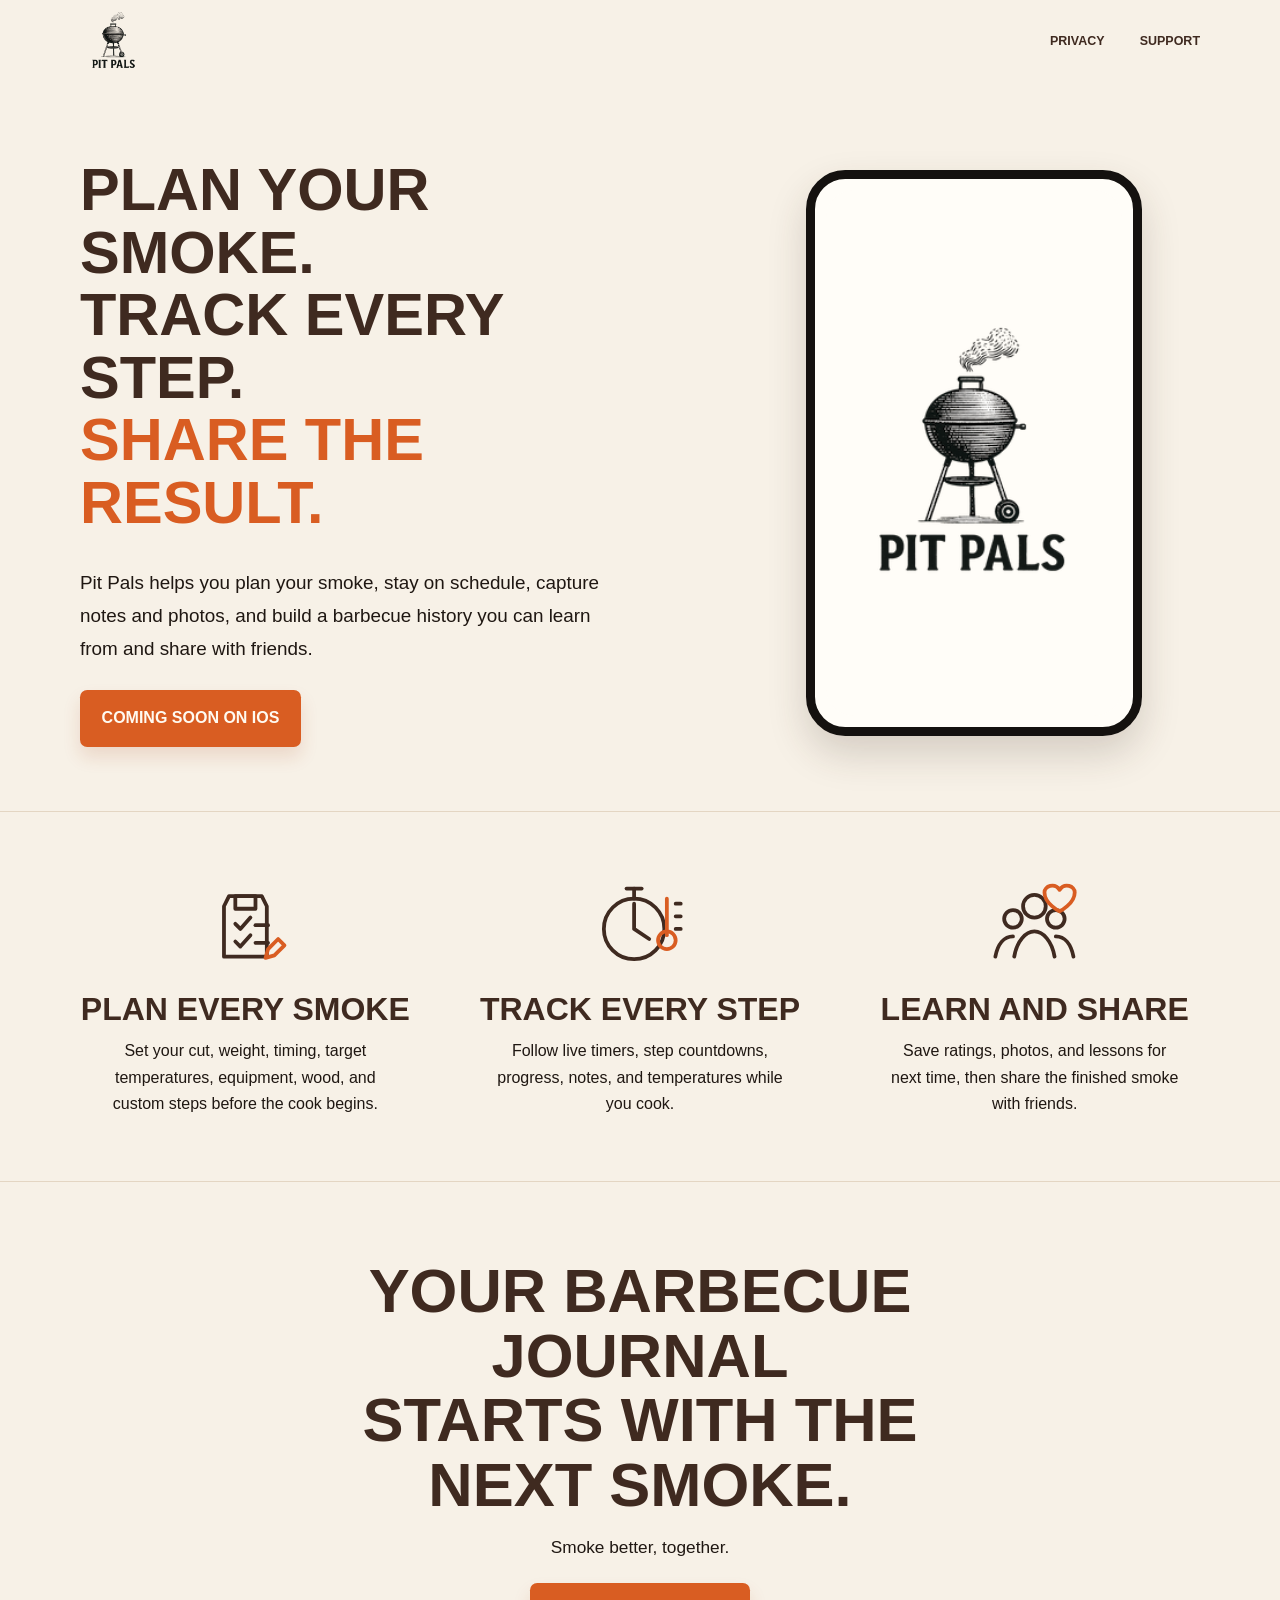
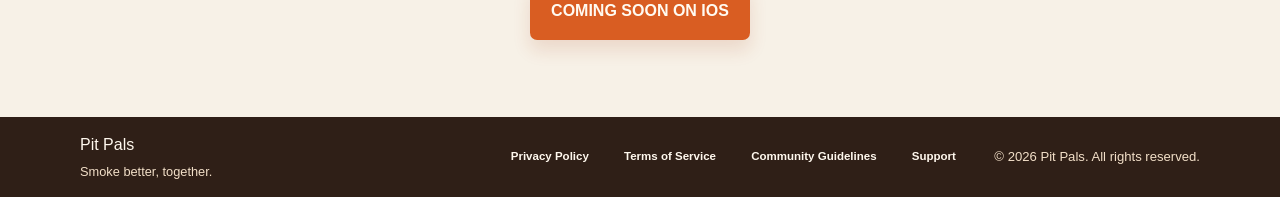
==== index.html @ 72117309 "Build initial public website" ====
<!doctype html>
<html lang="en">
  <head>
    <meta charset="utf-8">
    <meta name="viewport" content="width=device-width, initial-scale=1">
    <title>Pit Pals | Plan, Track, and Share Your Barbecue Smokes</title>
    <meta name="description" content="Pit Pals helps barbecue cooks plan every smoke, stay on schedule, capture notes and photos, and build a history they can learn from and share.">
    <meta property="og:title" content="Pit Pals | Plan Your Smoke. Track Every Step. Share the Result.">
    <meta property="og:description" content="A barbecue-first app for planning every smoke, tracking cook steps, saving notes and photos, and sharing results.">
    <meta property="og:type" content="website">
    <link rel="icon" href="assets/images/favicon.png" type="image/png">
    <link rel="stylesheet" href="assets/styles.css">
  </head>
  <body>
    <a class="skip-link" href="#main-content">Skip to content</a>

    <header class="site-header">
      <div class="container header-inner">
        <a class="brand" href="index.html" aria-label="Pit Pals home">
          <img class="brand-logo" src="assets/images/appicon.png" alt="Pit Pals">
        </a>
        <input class="nav-toggle-checkbox" type="checkbox" id="nav-toggle" aria-label="Toggle navigation">
        <label class="nav-toggle" for="nav-toggle">
          <span></span>
          <span></span>
          <span></span>
        </label>
        <nav class="site-nav" aria-label="Main navigation">
          <a href="privacy/index.html">Privacy</a>
          <a href="support/index.html">Support</a>
        </nav>
      </div>
    </header>

    <main id="main-content">
      <section class="hero">
        <div class="container hero-grid">
          <div class="hero-copy">
            <h1>
              <span>PLAN YOUR SMOKE.</span>
              <span>TRACK EVERY STEP.</span>
              <span class="accent-line">SHARE THE RESULT.</span>
            </h1>
            <p class="hero-text">
              Pit Pals helps you plan your smoke, stay on schedule, capture notes and photos, and build a barbecue history you can learn from and share with friends.
            </p>
            <button class="button button-primary" type="button">COMING SOON ON iOS</button>
          </div>

          <div class="hero-art" aria-label="Pit Pals app preview artwork">
            <div class="phone-frame">
              <img src="assets/images/appicon.png" alt="Pit Pals app icon shown as a temporary app preview">
            </div>
          </div>
        </div>
      </section>

      <section class="features" aria-label="Pit Pals core benefits">
        <div class="container feature-grid">
          <article class="feature">
            <svg class="feature-icon" viewBox="0 0 80 80" role="img" aria-labelledby="plan-title">
              <title id="plan-title">Cook plan clipboard</title>
              <path d="M27 16h26l4 8v40H23V24l4-8Z"></path>
              <path d="M32 16h16v10H32z"></path>
              <path d="m32 38 4 4 8-9"></path>
              <path d="M48 39h10"></path>
              <path d="m32 52 4 4 8-9"></path>
              <path d="M48 53h10"></path>
              <path class="icon-accent" d="M58 58l8-8 5 5-8 8-7 2 2-7Z"></path>
            </svg>
            <h2>PLAN EVERY SMOKE</h2>
            <p>Set your cut, weight, timing, target temperatures, equipment, wood, and custom steps before the cook begins.</p>
          </article>

          <article class="feature">
            <svg class="feature-icon" viewBox="0 0 80 80" role="img" aria-labelledby="track-title">
              <title id="track-title">Timer and thermometer</title>
              <circle cx="35" cy="42" r="24"></circle>
              <path d="M35 22v20l12 8"></path>
              <path d="M29 10h12"></path>
              <path d="M35 10v8"></path>
              <path class="icon-accent" d="M61 18v29"></path>
              <path class="icon-accent" d="M61 58a7 7 0 1 0 0-14 7 7 0 0 0 0 14Z"></path>
              <path d="M68 22h4M68 32h4M68 42h4"></path>
            </svg>
            <h2>TRACK EVERY STEP</h2>
            <p>Follow live timers, step countdowns, progress, notes, and temperatures while you cook.</p>
          </article>

          <article class="feature">
            <svg class="feature-icon" viewBox="0 0 80 80" role="img" aria-labelledby="share-title">
              <title id="share-title">People sharing barbecue notes</title>
              <circle cx="40" cy="24" r="9"></circle>
              <circle cx="23" cy="34" r="7"></circle>
              <circle cx="57" cy="34" r="7"></circle>
              <path d="M24 64c2-12 9-20 16-20s14 8 16 20"></path>
              <path d="M9 64c2-10 7-16 14-16"></path>
              <path d="M57 48c7 0 12 6 14 16"></path>
              <path class="icon-accent" d="M48 13c0-5 8-8 12-2 4-6 12-3 12 2 0 9-12 15-12 15S48 22 48 13Z"></path>
            </svg>
            <h2>LEARN AND SHARE</h2>
            <p>Save ratings, photos, and lessons for next time, then share the finished smoke with friends.</p>
          </article>
        </div>
      </section>

      <section class="journal-cta" aria-labelledby="journal-title">
        <div class="container journal-inner">
          <h2 id="journal-title">
            <span>YOUR BARBECUE JOURNAL</span>
            <span>STARTS WITH THE NEXT SMOKE.</span>
          </h2>
          <p>Smoke better, together.</p>
          <button class="button button-primary" type="button">COMING SOON ON iOS</button>
        </div>
      </section>
    </main>

    <footer class="site-footer">
      <div class="container footer-inner">
        <div class="footer-brand-group">
          <a class="footer-brand" href="index.html">Pit Pals</a>
          <p>Smoke better, together.</p>
        </div>
        <nav class="footer-nav" aria-label="Footer navigation">
          <a href="privacy/index.html">Privacy Policy</a>
          <a href="terms/index.html">Terms of Service</a>
          <a href="community-guidelines/index.html">Community Guidelines</a>
          <a href="support/index.html">Support</a>
        </nav>
        <p class="copyright">© 2026 Pit Pals. All rights reserved.</p>
      </div>
    </footer>
  </body>
</html>
---- assets/styles.css ----
:root {
  --bg: #f7f1e7;
  --surface: #fffdf8;
  --text: #3f2a20;
  --footer: #2f1f17;
  --muted: #6e5a4d;
  --accent: #d95d22;
  --accent-dark: #a94318;
  --border: #e4d6c3;
  --container: 1120px;
}

*,
*::before,
*::after {
  box-sizing: border-box;
}

html {
  scroll-behavior: smooth;
}

body {
  margin: 0;
  overflow-x: hidden;
  background: var(--bg);
  color: var(--text);
  font-family: -apple-system, BlinkMacSystemFont, "Segoe UI", sans-serif;
  font-size: 16px;
  line-height: 1.65;
  text-rendering: optimizeLegibility;
}

@media (prefers-reduced-motion: reduce) {
  *,
  *::before,
  *::after {
    scroll-behavior: auto !important;
  }
}

img,
svg {
  display: block;
  max-width: 100%;
}

a {
  color: inherit;
}

a:focus-visible,
button:focus-visible {
  outline: 3px solid rgba(217, 93, 34, 0.5);
  outline-offset: 4px;
}

.skip-link {
  position: absolute;
  top: 1rem;
  left: 1rem;
  z-index: 20;
  transform: translateY(-150%);
  border-radius: 999px;
  background: var(--footer);
  color: var(--surface);
  padding: 0.65rem 1rem;
  font-weight: 800;
  text-decoration: none;
}

.skip-link:focus {
  transform: translateY(0);
}

.container {
  width: min(100% - 2rem, var(--container));
  margin-inline: auto;
}

.narrow {
  width: min(100% - 2rem, 760px);
}

.site-header {
  position: sticky;
  top: 0;
  z-index: 10;
  background: rgba(247, 241, 231, 0.94);
}

.header-inner {
  display: flex;
  align-items: center;
  justify-content: space-between;
  gap: 1rem;
  padding-block: 0.45rem;
}

.brand,
.footer-brand {
  display: inline-flex;
  align-items: center;
  color: inherit;
  text-decoration: none;
}

.brand-logo {
  width: clamp(3.6rem, 6vw, 4.25rem);
  height: auto;
  mix-blend-mode: multiply;
}

.nav-toggle-checkbox,
.nav-toggle {
  display: none;
}

.site-nav,
.footer-nav {
  display: flex;
  flex-wrap: wrap;
  align-items: center;
  justify-content: flex-end;
  gap: 0.5rem clamp(1rem, 3vw, 2.2rem);
}

.site-nav a,
.footer-nav a {
  min-height: 36px;
  display: inline-flex;
  align-items: center;
  color: var(--text);
  font-size: 0.78rem;
  font-weight: 900;
  text-decoration: none;
  text-transform: uppercase;
}

.site-nav a:hover,
.site-nav a[aria-current="page"] {
  color: var(--accent);
}

.hero {
  padding-block: clamp(2.5rem, 6vw, 5.8rem) clamp(2rem, 5vw, 4.2rem);
}

.hero-grid {
  display: grid;
  grid-template-columns: minmax(0, 1fr) minmax(18rem, 0.78fr);
  align-items: center;
  gap: clamp(2.5rem, 7vw, 5.5rem);
}

.hero-copy,
.hero-art,
.feature {
  min-width: 0;
}

h1,
h2,
h3,
p {
  overflow-wrap: break-word;
}

h1,
h2,
h3 {
  margin: 0;
  color: var(--text);
  font-family: Impact, Haettenschweiler, "Arial Narrow Bold", "Arial Narrow", sans-serif;
  font-weight: 900;
  letter-spacing: 0;
  line-height: 1.05;
  text-transform: uppercase;
}

h1 {
  max-width: 15ch;
  font-size: clamp(3.25rem, 4.65vw, 5rem);
}

h1 span,
.journal-cta h2 span {
  display: block;
}

.accent-line {
  color: var(--accent);
}

.hero-text {
  max-width: 34rem;
  margin: 2rem 0 1.55rem;
  color: #1f1712;
  font-size: clamp(1.02rem, 1.5vw, 1.18rem);
  line-height: 1.75;
}

.button {
  min-height: 44px;
  border: 0;
  border-radius: 0.45rem;
  padding: 0.95rem 1.35rem;
  background: none;
  color: inherit;
  font: inherit;
  font-weight: 900;
  text-transform: uppercase;
}

.button-primary {
  background: var(--accent);
  color: #fffaf1;
  box-shadow: 0 10px 18px rgba(169, 67, 24, 0.14);
}

.hero-art {
  display: flex;
  justify-content: center;
}

.phone-frame {
  width: min(100%, 21rem);
  border: 0.58rem solid #14110f;
  border-radius: 2.45rem;
  background: var(--surface);
  padding: 0.7rem;
  box-shadow: 0 18px 38px rgba(63, 42, 32, 0.18);
}

.phone-frame img {
  width: 100%;
  aspect-ratio: 9 / 16;
  border-radius: 1.75rem;
  object-fit: contain;
  background: #fffdf8;
}

.features {
  padding-block: clamp(2.2rem, 5vw, 4rem);
  border-top: 1px solid var(--border);
  border-bottom: 1px solid var(--border);
}

.feature-grid {
  display: grid;
  grid-template-columns: repeat(3, minmax(0, 1fr));
  gap: clamp(2rem, 5vw, 4.5rem);
}

.feature {
  display: grid;
  justify-items: center;
  text-align: center;
}

.feature-icon {
  width: clamp(4.5rem, 8vw, 6.3rem);
  height: clamp(4.5rem, 8vw, 6.3rem);
  margin-bottom: 1rem;
  overflow: visible;
}

.feature-icon path,
.feature-icon circle {
  fill: none;
  stroke: var(--text);
  stroke-linecap: round;
  stroke-linejoin: round;
  stroke-width: 3;
}

.feature-icon .icon-accent {
  stroke: var(--accent);
}

.feature h2 {
  font-size: clamp(1.5rem, 2.5vw, 2.05rem);
}

.feature p {
  max-width: 18.5rem;
  margin: 0.75rem 0 0;
  color: #1f1712;
  font-size: 1rem;
}

.journal-cta {
  padding-block: clamp(2.5rem, 6vw, 5.4rem);
}

.journal-inner {
  display: grid;
  justify-items: center;
  text-align: center;
}

.journal-cta h2 {
  max-width: 18ch;
  font-size: clamp(2.3rem, 4.8vw, 4.25rem);
}

.journal-cta p {
  margin: 1rem 0 1.35rem;
  color: #1f1712;
  font-size: 1.08rem;
}

.site-footer {
  background: var(--footer);
  color: #fff8ee;
}

.footer-inner {
  display: grid;
  grid-template-columns: minmax(9rem, 1fr) auto auto;
  align-items: center;
  gap: 0.65rem clamp(1.25rem, 3vw, 2.5rem);
  padding-block: 0.95rem;
}

.footer-brand-group p {
  margin: 0.15rem 0 0;
  color: #f2dfc8;
  font-size: 0.8rem;
}

.site-footer p {
  color: #f2dfc8;
}

.footer-nav a {
  min-height: 32px;
  color: #fff8ee;
  font-size: 0.72rem;
  font-weight: 750;
  text-transform: none;
}

.footer-nav a:hover,
.footer-nav a[aria-current="page"] {
  color: #f48b51;
}

.copyright {
  margin: 0;
  color: #f2dfc8;
  font-size: 0.82rem;
  text-align: right;
}

.section {
  padding-block: clamp(4rem, 8vw, 7rem);
}

.eyebrow {
  margin: 0 0 0.85rem;
  color: var(--accent-dark);
  font-size: 0.78rem;
  font-weight: 850;
  letter-spacing: 0;
  text-transform: uppercase;
}

.document-main {
  padding-block: clamp(3rem, 7vw, 5.5rem);
}

.legal-document,
.support-document {
  width: min(100% - 2rem, 820px);
  color: var(--text);
}

.document-header {
  margin-bottom: clamp(2rem, 5vw, 3.5rem);
}

.document-header h1 {
  max-width: none;
  font-size: clamp(2.75rem, 7vw, 5rem);
}

.document-updated {
  margin: 0.9rem 0 1.35rem;
  color: var(--accent);
  font-size: 0.98rem;
  font-weight: 850;
}

.document-divider {
  width: 4.5rem;
  border-top: 2px solid var(--accent);
}

.document-section {
  scroll-margin-top: 6rem;
}

.document-section + .document-section {
  margin-top: clamp(2rem, 5vw, 3rem);
}

.legal-document h2,
.support-document h2,
.legal-document h3,
.support-document h3 {
  font-family: -apple-system, BlinkMacSystemFont, "Segoe UI", sans-serif;
  text-transform: none;
}

.legal-document h2,
.support-document h2 {
  margin-bottom: 0.8rem;
  font-size: clamp(1.35rem, 3vw, 1.8rem);
  line-height: 1.22;
}

.legal-document h3,
.support-document h3 {
  margin-top: 1.45rem;
  margin-bottom: 0.55rem;
  font-size: clamp(1.08rem, 2vw, 1.2rem);
  line-height: 1.3;
}

.legal-document p,
.support-document p,
.legal-document li,
.support-document li {
  color: #241a14;
  font-size: 1rem;
  line-height: 1.72;
}

.legal-document p,
.support-document p {
  margin: 0.75rem 0 0;
}

.legal-document ul,
.legal-document ol,
.support-document ul,
.support-document ol {
  margin: 0.85rem 0 1rem;
  padding-left: 1.4rem;
}

.legal-document li + li,
.support-document li + li {
  margin-top: 0.35rem;
}

.legal-document a,
.support-document a {
  color: var(--accent-dark);
  font-weight: 800;
  text-decoration-thickness: 0.08em;
  text-underline-offset: 0.22em;
  overflow-wrap: anywhere;
}

.legal-document a:hover,
.support-document a:hover {
  color: var(--accent);
}

.document-path,
.document-note,
.document-contact {
  border-left: 3px solid var(--accent);
  background: rgba(255, 253, 248, 0.58);
  padding: 0.85rem 1rem;
}

.document-path {
  color: var(--text);
  font-weight: 850;
}

.document-contact {
  margin-top: 1rem;
  font-style: normal;
}

.document-contact p {
  margin: 0;
}

.document-contact p + p {
  margin-top: 0.2rem;
}

.page-main {
  min-height: 58vh;
}

.page-card {
  border: 1px solid var(--border);
  border-radius: 1.25rem;
  background: rgba(255, 253, 248, 0.72);
  padding: clamp(1.5rem, 5vw, 3rem);
}

.page-card h1 {
  max-width: none;
  font-size: clamp(2.5rem, 7vw, 4.4rem);
}

.updated {
  margin: 1rem 0 1.5rem;
  color: var(--accent);
  font-weight: 800;
}

.notice {
  margin-bottom: 1.5rem;
  border: 1px solid rgba(217, 93, 34, 0.18);
  border-radius: 1rem;
  background: rgba(255, 253, 248, 0.56);
  padding: 1.1rem;
}

.notice h2 {
  font-family: -apple-system, BlinkMacSystemFont, "Segoe UI", sans-serif;
  font-size: clamp(1.35rem, 3vw, 1.8rem);
  text-transform: none;
}

.notice p {
  margin: 0.75rem 0 0;
  color: var(--muted);
}

.notice p:first-child {
  margin-top: 0;
}

.notice a,
.text-link {
  color: var(--accent-dark);
  font-weight: 850;
  text-decoration-color: rgba(217, 93, 34, 0.35);
  text-underline-offset: 0.25em;
}

.text-link:hover {
  color: var(--accent);
}

@media (max-width: 860px) {
  .hero-grid,
  .feature-grid,
  .footer-inner {
    grid-template-columns: 1fr;
  }

  .hero-copy {
    max-width: 39rem;
  }

  .hero-art {
    justify-content: flex-start;
  }

  .phone-frame {
    width: min(100%, 19rem);
  }

  .footer-inner,
  .copyright {
    text-align: left;
  }

  .footer-nav {
    justify-content: flex-start;
  }
}

@media (max-width: 560px) {
  .container,
  .narrow {
    width: min(100% - 1.25rem, var(--container));
  }

  .header-inner {
    position: relative;
    align-items: center;
    flex-direction: row;
    padding-block: 0.45rem;
  }

  .brand-logo {
    width: 3.6rem;
  }

  .nav-toggle-checkbox {
    display: block;
    position: absolute;
    width: 1px;
    height: 1px;
    overflow: hidden;
    clip: rect(0 0 0 0);
    clip-path: inset(50%);
    white-space: nowrap;
  }

  .nav-toggle {
    display: inline-flex;
    width: 44px;
    height: 44px;
    align-items: center;
    justify-content: center;
    flex-direction: column;
    gap: 5px;
    border: 1px solid rgba(63, 42, 32, 0.18);
    border-radius: 0.45rem;
    background: rgba(255, 253, 248, 0.42);
  }

  .nav-toggle span {
    width: 20px;
    height: 2px;
    border-radius: 999px;
    background: var(--text);
  }

  .nav-toggle-checkbox:focus-visible + .nav-toggle {
    outline: 3px solid rgba(217, 93, 34, 0.5);
    outline-offset: 4px;
  }

  .site-nav {
    display: none;
    position: absolute;
    top: calc(100% - 0.1rem);
    right: 0.625rem;
    z-index: 20;
    justify-content: flex-start;
    min-width: 10rem;
    border: 1px solid var(--border);
    border-radius: 0.6rem;
    background: var(--surface);
    box-shadow: 0 12px 26px rgba(63, 42, 32, 0.12);
    padding: 0.45rem;
  }

  .nav-toggle-checkbox:checked ~ .site-nav {
    display: grid;
  }

  .site-nav a {
    min-height: 44px;
    padding-inline: 0.7rem;
  }

  h1 {
    max-width: 100%;
    font-size: clamp(2.15rem, 10.2vw, 2.75rem);
  }

  .hero {
    padding-top: 1.75rem;
  }

  .button,
  .button-primary {
    width: 100%;
  }

  .hero-art {
    justify-content: center;
  }

  .phone-frame {
    width: min(100%, 17.5rem);
  }

  .features {
    padding-block: 2.5rem;
  }

  .feature-grid {
    gap: 2.75rem;
  }

  .journal-cta h2 {
    font-size: clamp(2.1rem, 10vw, 3rem);
  }

  .document-main {
    padding-block: 2.5rem 3.5rem;
  }

  .legal-document,
  .support-document {
    width: min(100% - 1.25rem, 820px);
  }

  .document-header h1 {
    font-size: clamp(2.25rem, 12vw, 3.25rem);
  }

  .legal-document ul,
  .legal-document ol,
  .support-document ul,
  .support-document ol {
    padding-left: 1.25rem;
  }
}
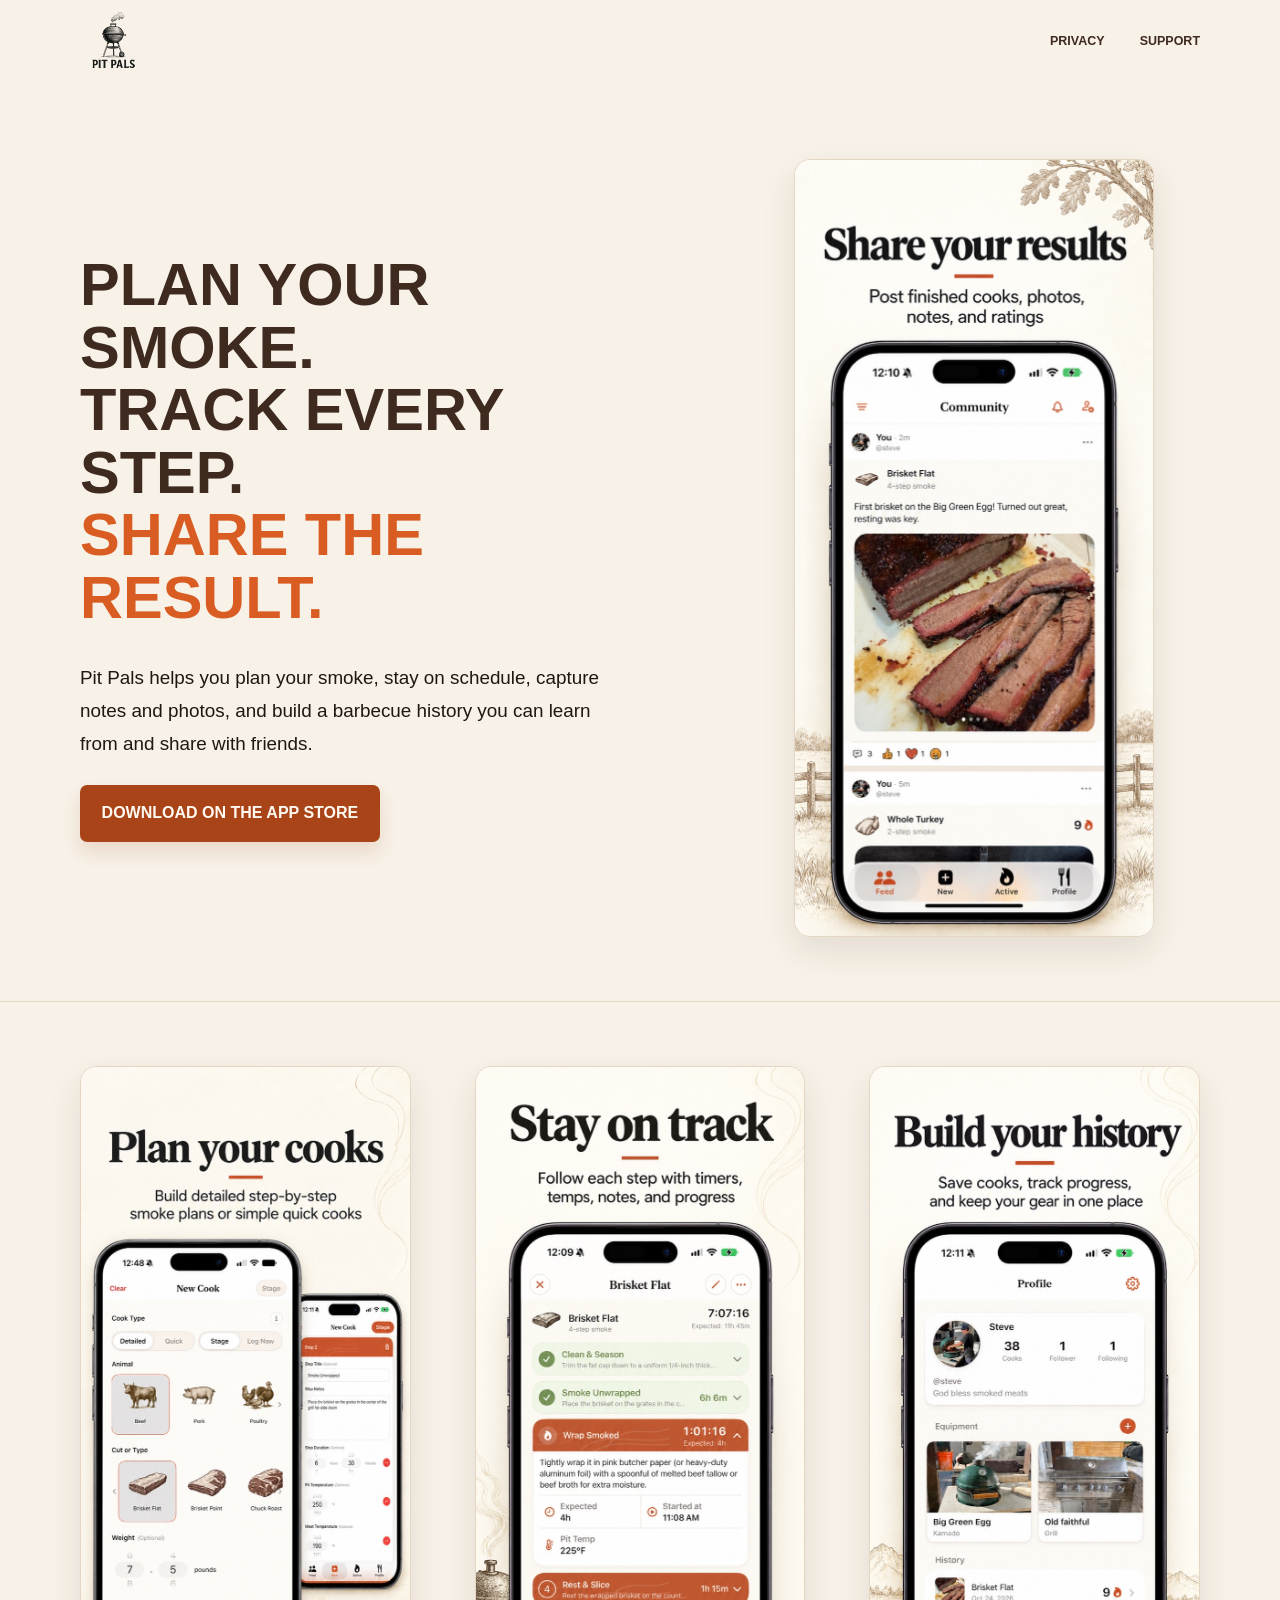
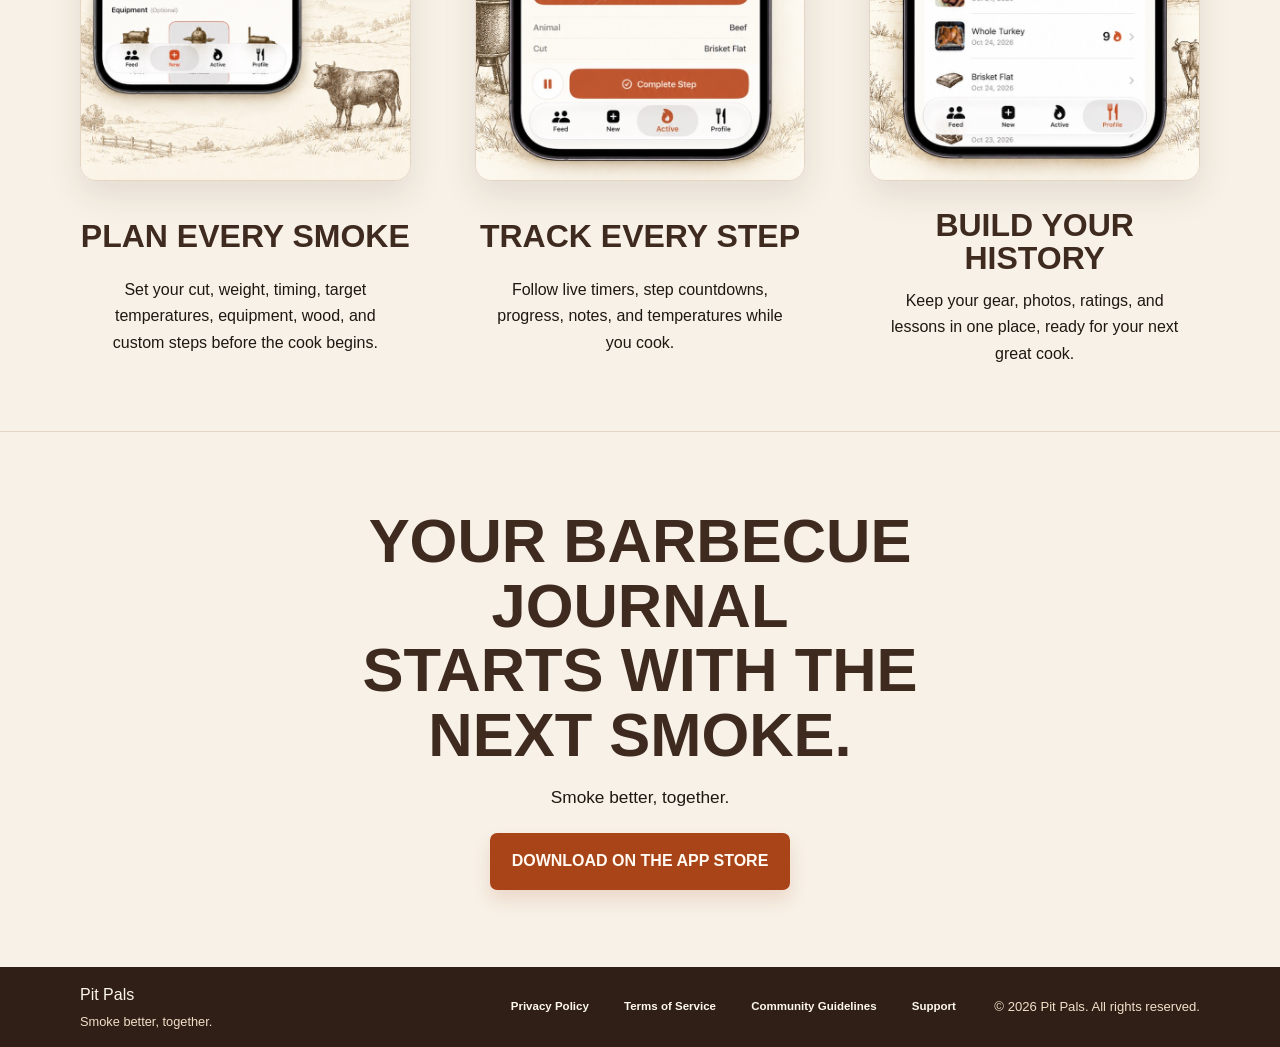
==== commit 95d55a96: "Launch App Store links and responsive app screenshot showcase" ====
--- a/index.html
+++ b/index.html
@@ -8,6 +8,12 @@
     <meta property="og:title" content="Pit Pals | Plan Your Smoke. Track Every Step. Share the Result.">
     <meta property="og:description" content="A barbecue-first app for planning every smoke, tracking cook steps, saving notes and photos, and sharing results.">
     <meta property="og:type" content="website">
+    <meta property="og:url" content="https://pitpals.app/">
+    <meta property="og:image" content="https://pitpals.app/assets/images/social-header.jpg">
+    <meta property="og:image:alt" content="Pit Pals — Smoke better, together.">
+    <meta name="twitter:card" content="summary_large_image">
+    <meta name="apple-itunes-app" content="app-id=6781048336">
+    <link rel="canonical" href="https://pitpals.app/">
     <link rel="icon" href="assets/images/favicon.png" type="image/png">
     <link rel="stylesheet" href="assets/styles.css">
   </head>
@@ -44,13 +50,15 @@
             <p class="hero-text">
               Pit Pals helps you plan your smoke, stay on schedule, capture notes and photos, and build a barbecue history you can learn from and share with friends.
             </p>
-            <button class="button button-primary" type="button">COMING SOON ON iOS</button>
+            <a class="button button-primary app-store-link" href="https://apps.apple.com/us/app/pit-pals/id6781048336">Download on the App Store</a>
           </div>
 
-          <div class="hero-art" aria-label="Pit Pals app preview artwork">
-            <div class="phone-frame">
-              <img src="assets/images/appicon.png" alt="Pit Pals app icon shown as a temporary app preview">
-            </div>
+          <div class="hero-art">
+            <img class="app-preview hero-preview" src="assets/images/share-720.jpg"
+              srcset="assets/images/share-720.jpg 720w, assets/images/share-1080.jpg 1080w"
+              sizes="(max-width: 560px) calc(100vw - 2rem), 360px"
+              width="1179" height="2556" fetchpriority="high" decoding="async"
+              alt="Share your results: Pit Pals community feed with brisket photos, cook notes, ratings, and reactions.">
           </div>
         </div>
       </section>
@@ -58,48 +66,33 @@
       <section class="features" aria-label="Pit Pals core benefits">
         <div class="container feature-grid">
           <article class="feature">
-            <svg class="feature-icon" viewBox="0 0 80 80" role="img" aria-labelledby="plan-title">
-              <title id="plan-title">Cook plan clipboard</title>
-              <path d="M27 16h26l4 8v40H23V24l4-8Z"></path>
-              <path d="M32 16h16v10H32z"></path>
-              <path d="m32 38 4 4 8-9"></path>
-              <path d="M48 39h10"></path>
-              <path d="m32 52 4 4 8-9"></path>
-              <path d="M48 53h10"></path>
-              <path class="icon-accent" d="M58 58l8-8 5 5-8 8-7 2 2-7Z"></path>
-            </svg>
+            <img class="app-preview feature-preview" src="assets/images/plan-720.jpg"
+              srcset="assets/images/plan-720.jpg 720w, assets/images/plan-1080.jpg 1080w"
+              sizes="(max-width: 560px) calc(100vw - 2rem), (max-width: 860px) 360px, 340px"
+              width="1179" height="2556" loading="lazy" decoding="async"
+              alt="Plan your cooks: choose an animal, cut, weight, and equipment, then build custom cooking steps.">
             <h2>PLAN EVERY SMOKE</h2>
             <p>Set your cut, weight, timing, target temperatures, equipment, wood, and custom steps before the cook begins.</p>
           </article>
 
           <article class="feature">
-            <svg class="feature-icon" viewBox="0 0 80 80" role="img" aria-labelledby="track-title">
-              <title id="track-title">Timer and thermometer</title>
-              <circle cx="35" cy="42" r="24"></circle>
-              <path d="M35 22v20l12 8"></path>
-              <path d="M29 10h12"></path>
-              <path d="M35 10v8"></path>
-              <path class="icon-accent" d="M61 18v29"></path>
-              <path class="icon-accent" d="M61 58a7 7 0 1 0 0-14 7 7 0 0 0 0 14Z"></path>
-              <path d="M68 22h4M68 32h4M68 42h4"></path>
-            </svg>
+            <img class="app-preview feature-preview" src="assets/images/track-720.jpg"
+              srcset="assets/images/track-720.jpg 720w, assets/images/track-1080.jpg 1080w"
+              sizes="(max-width: 560px) calc(100vw - 2rem), (max-width: 860px) 360px, 340px"
+              width="1179" height="2556" loading="lazy" decoding="async"
+              alt="Stay on track: a live brisket cook with step timers, temperatures, notes, and progress.">
             <h2>TRACK EVERY STEP</h2>
             <p>Follow live timers, step countdowns, progress, notes, and temperatures while you cook.</p>
           </article>
 
           <article class="feature">
-            <svg class="feature-icon" viewBox="0 0 80 80" role="img" aria-labelledby="share-title">
-              <title id="share-title">People sharing barbecue notes</title>
-              <circle cx="40" cy="24" r="9"></circle>
-              <circle cx="23" cy="34" r="7"></circle>
-              <circle cx="57" cy="34" r="7"></circle>
-              <path d="M24 64c2-12 9-20 16-20s14 8 16 20"></path>
-              <path d="M9 64c2-10 7-16 14-16"></path>
-              <path d="M57 48c7 0 12 6 14 16"></path>
-              <path class="icon-accent" d="M48 13c0-5 8-8 12-2 4-6 12-3 12 2 0 9-12 15-12 15S48 22 48 13Z"></path>
-            </svg>
-            <h2>LEARN AND SHARE</h2>
-            <p>Save ratings, photos, and lessons for next time, then share the finished smoke with friends.</p>
+            <img class="app-preview feature-preview" src="assets/images/history-720.jpg"
+              srcset="assets/images/history-720.jpg 720w, assets/images/history-1080.jpg 1080w"
+              sizes="(max-width: 560px) calc(100vw - 2rem), (max-width: 860px) 360px, 340px"
+              width="1179" height="2556" loading="lazy" decoding="async"
+              alt="Build your history: a Pit Pals profile with saved cooks, ratings, and barbecue equipment.">
+            <h2>BUILD YOUR HISTORY</h2>
+            <p>Keep your gear, photos, ratings, and lessons in one place, ready for your next great cook.</p>
           </article>
         </div>
       </section>
@@ -111,7 +104,7 @@
             <span>STARTS WITH THE NEXT SMOKE.</span>
           </h2>
           <p>Smoke better, together.</p>
-          <button class="button button-primary" type="button">COMING SOON ON iOS</button>
+          <a class="button button-primary app-store-link" href="https://apps.apple.com/us/app/pit-pals/id6781048336">Download on the App Store</a>
         </div>
       </section>
     </main>
--- a/assets/styles.css
+++ b/assets/styles.css
@@ -221,6 +221,36 @@
 .hero-art {
   display: flex;
   justify-content: center;
+}
+
+.app-store-link {
+  display: inline-flex;
+  align-items: center;
+  justify-content: center;
+  text-align: center;
+  text-decoration: none;
+  background: var(--accent-dark);
+}
+
+.app-store-link:hover {
+  background: var(--footer);
+}
+
+.app-preview {
+  width: 100%;
+  height: auto;
+  border: 1px solid var(--border);
+  border-radius: 1rem;
+  box-shadow: 0 14px 34px rgba(63, 42, 32, 0.1);
+}
+
+.hero-preview {
+  max-width: 360px;
+}
+
+.feature-preview {
+  max-width: 360px;
+  margin-bottom: 1.75rem;
 }
 
 .phone-frame {
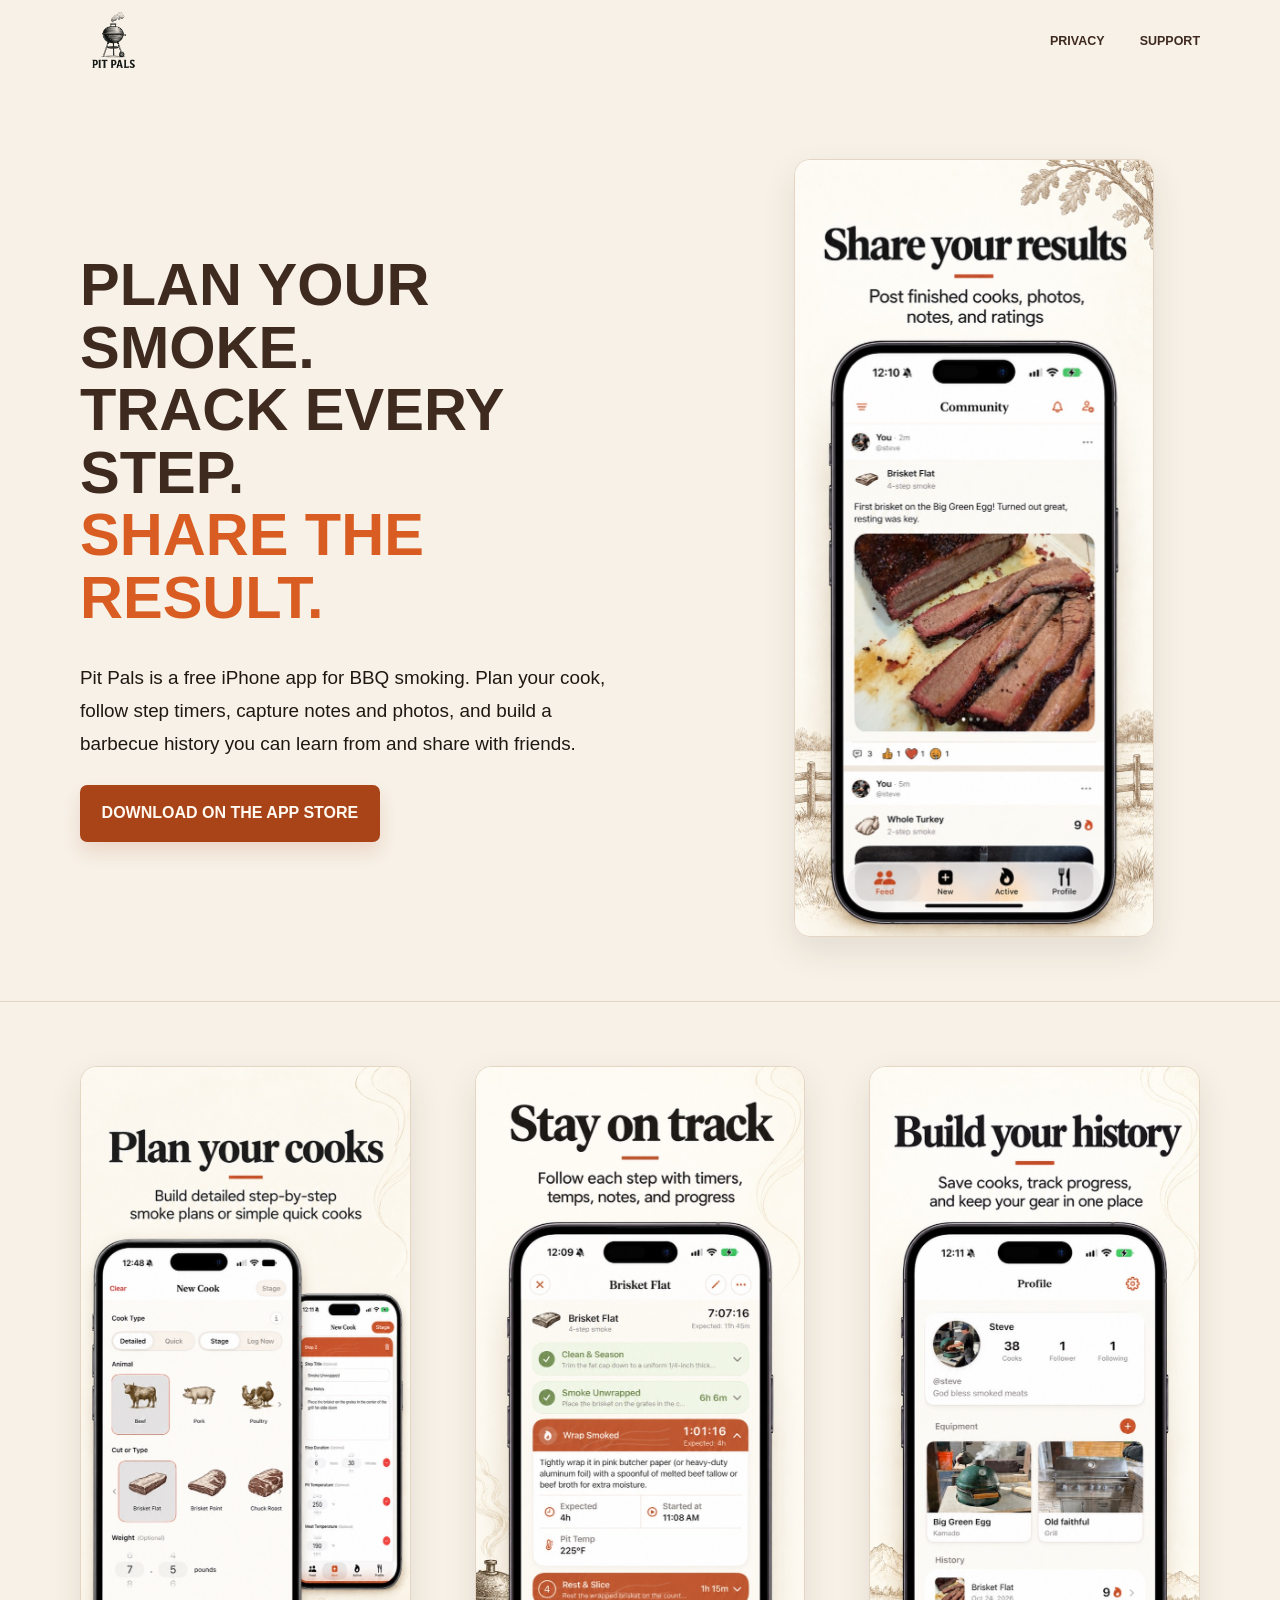
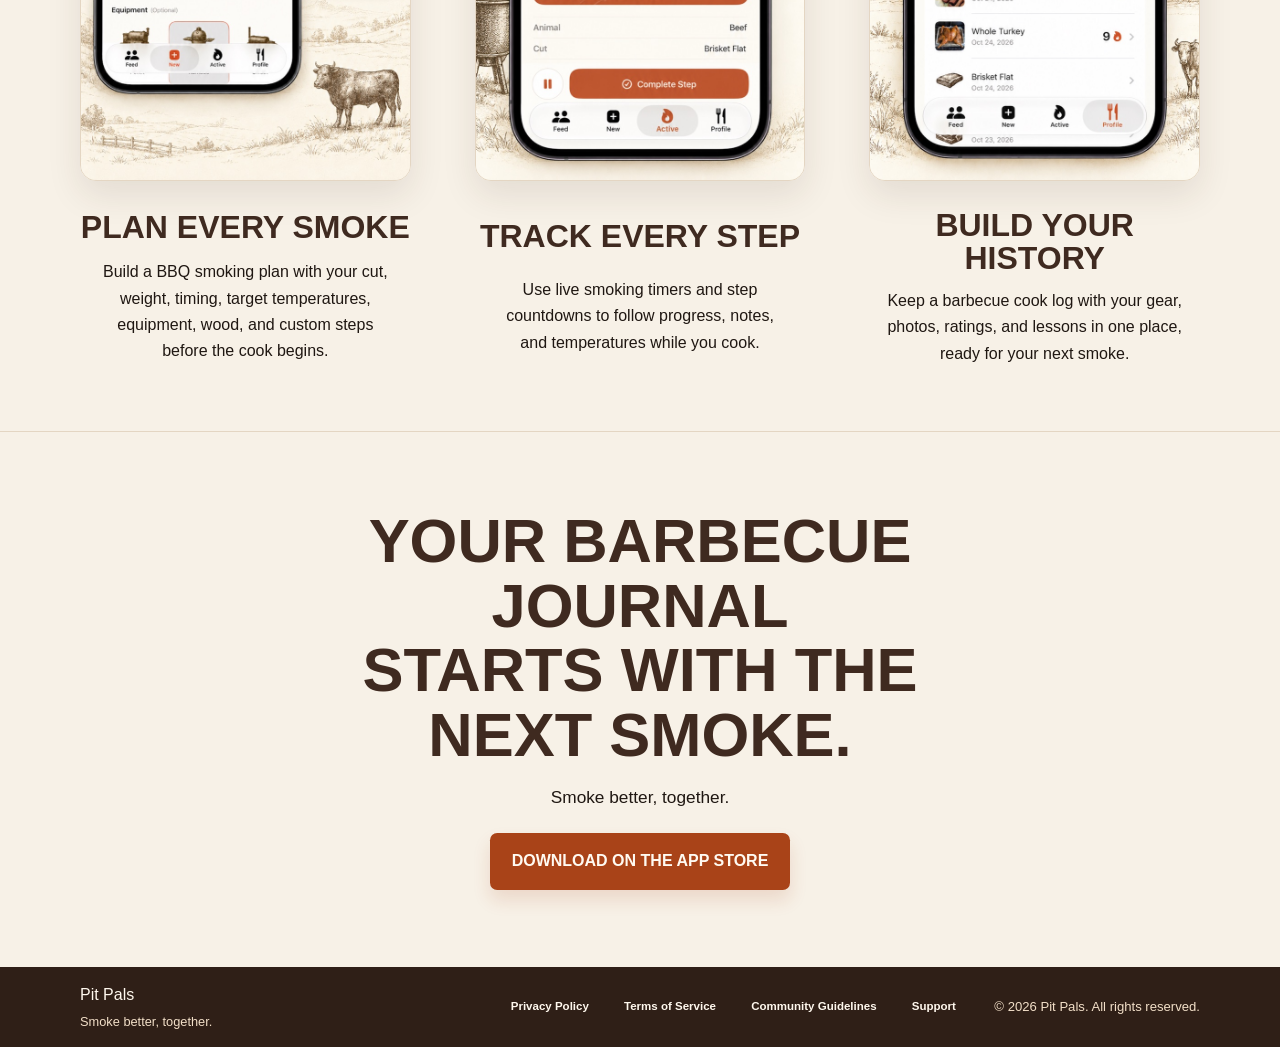
==== commit f4ad2886: "Prepare static website SEO and crawler configuration" ====
--- a/index.html
+++ b/index.html
@@ -3,27 +3,52 @@
   <head>
     <meta charset="utf-8">
     <meta name="viewport" content="width=device-width, initial-scale=1">
-    <title>Pit Pals | Plan, Track, and Share Your Barbecue Smokes</title>
-    <meta name="description" content="Pit Pals helps barbecue cooks plan every smoke, stay on schedule, capture notes and photos, and build a history they can learn from and share.">
-    <meta property="og:title" content="Pit Pals | Plan Your Smoke. Track Every Step. Share the Result.">
-    <meta property="og:description" content="A barbecue-first app for planning every smoke, tracking cook steps, saving notes and photos, and sharing results.">
+    <title>BBQ Smoking App for Cook Planning &amp; Timers | Pit Pals</title>
+    <meta name="description" content="Plan BBQ smoking cooks, follow step timers, save notes and photos, and track your barbecue history with Pit Pals, a free iPhone app.">
+    <link rel="canonical" href="https://pitpals.app/">
+    <meta property="og:site_name" content="Pit Pals">
+    <meta property="og:locale" content="en_US">
     <meta property="og:type" content="website">
+    <meta property="og:title" content="BBQ Smoking App for Cook Planning &amp; Timers | Pit Pals">
+    <meta property="og:description" content="Plan BBQ smoking cooks, follow step timers, save notes and photos, and track your barbecue history with Pit Pals, a free iPhone app.">
     <meta property="og:url" content="https://pitpals.app/">
     <meta property="og:image" content="https://pitpals.app/assets/images/social-header.jpg">
+    <meta property="og:image:type" content="image/jpeg">
+    <meta property="og:image:width" content="1600">
+    <meta property="og:image:height" content="686">
     <meta property="og:image:alt" content="Pit Pals — Smoke better, together.">
     <meta name="twitter:card" content="summary_large_image">
+    <meta name="twitter:title" content="BBQ Smoking App for Cook Planning &amp; Timers | Pit Pals">
+    <meta name="twitter:description" content="Plan BBQ smoking cooks, follow step timers, save notes and photos, and track your barbecue history with Pit Pals, a free iPhone app.">
+    <meta name="twitter:image" content="https://pitpals.app/assets/images/social-header.jpg">
     <meta name="apple-itunes-app" content="app-id=6781048336">
-    <link rel="canonical" href="https://pitpals.app/">
     <link rel="icon" href="assets/images/favicon.png" type="image/png">
     <link rel="stylesheet" href="assets/styles.css">
+    <script type="application/ld+json">
+      {
+        "@context": "https://schema.org",
+        "@type": "MobileApplication",
+        "name": "Pit Pals",
+        "description": "Plan barbecue smoking cooks, track steps and timers, and save cook notes and photos.",
+        "operatingSystem": "iOS",
+        "url": "https://pitpals.app/",
+        "downloadUrl": "https://apps.apple.com/us/app/pit-pals/id6781048336",
+        "image": "https://pitpals.app/assets/images/appicon.png",
+        "offers": {
+          "@type": "Offer",
+          "price": "0",
+          "priceCurrency": "USD"
+        }
+      }
+    </script>
   </head>
   <body>
     <a class="skip-link" href="#main-content">Skip to content</a>
 
     <header class="site-header">
       <div class="container header-inner">
-        <a class="brand" href="index.html" aria-label="Pit Pals home">
-          <img class="brand-logo" src="assets/images/appicon.png" alt="Pit Pals">
+        <a class="brand" href="/" aria-label="Pit Pals home">
+          <img class="brand-logo" width="256" height="256" src="assets/images/appicon.png" alt="Pit Pals">
         </a>
         <input class="nav-toggle-checkbox" type="checkbox" id="nav-toggle" aria-label="Toggle navigation">
         <label class="nav-toggle" for="nav-toggle">
@@ -32,8 +57,8 @@
           <span></span>
         </label>
         <nav class="site-nav" aria-label="Main navigation">
-          <a href="privacy/index.html">Privacy</a>
-          <a href="support/index.html">Support</a>
+          <a href="/privacy/">Privacy</a>
+          <a href="/support/">Support</a>
         </nav>
       </div>
     </header>
@@ -48,7 +73,7 @@
               <span class="accent-line">SHARE THE RESULT.</span>
             </h1>
             <p class="hero-text">
-              Pit Pals helps you plan your smoke, stay on schedule, capture notes and photos, and build a barbecue history you can learn from and share with friends.
+              Pit Pals is a free iPhone app for BBQ smoking. Plan your cook, follow step timers, capture notes and photos, and build a barbecue history you can learn from and share with friends.
             </p>
             <a class="button button-primary app-store-link" href="https://apps.apple.com/us/app/pit-pals/id6781048336">Download on the App Store</a>
           </div>
@@ -72,7 +97,7 @@
               width="1179" height="2556" loading="lazy" decoding="async"
               alt="Plan your cooks: choose an animal, cut, weight, and equipment, then build custom cooking steps.">
             <h2>PLAN EVERY SMOKE</h2>
-            <p>Set your cut, weight, timing, target temperatures, equipment, wood, and custom steps before the cook begins.</p>
+            <p>Build a BBQ smoking plan with your cut, weight, timing, target temperatures, equipment, wood, and custom steps before the cook begins.</p>
           </article>
 
           <article class="feature">
@@ -82,7 +107,7 @@
               width="1179" height="2556" loading="lazy" decoding="async"
               alt="Stay on track: a live brisket cook with step timers, temperatures, notes, and progress.">
             <h2>TRACK EVERY STEP</h2>
-            <p>Follow live timers, step countdowns, progress, notes, and temperatures while you cook.</p>
+            <p>Use live smoking timers and step countdowns to follow progress, notes, and temperatures while you cook.</p>
           </article>
 
           <article class="feature">
@@ -92,7 +117,7 @@
               width="1179" height="2556" loading="lazy" decoding="async"
               alt="Build your history: a Pit Pals profile with saved cooks, ratings, and barbecue equipment.">
             <h2>BUILD YOUR HISTORY</h2>
-            <p>Keep your gear, photos, ratings, and lessons in one place, ready for your next great cook.</p>
+            <p>Keep a barbecue cook log with your gear, photos, ratings, and lessons in one place, ready for your next smoke.</p>
           </article>
         </div>
       </section>
@@ -112,14 +137,14 @@
     <footer class="site-footer">
       <div class="container footer-inner">
         <div class="footer-brand-group">
-          <a class="footer-brand" href="index.html">Pit Pals</a>
+          <a class="footer-brand" href="/">Pit Pals</a>
           <p>Smoke better, together.</p>
         </div>
         <nav class="footer-nav" aria-label="Footer navigation">
-          <a href="privacy/index.html">Privacy Policy</a>
-          <a href="terms/index.html">Terms of Service</a>
-          <a href="community-guidelines/index.html">Community Guidelines</a>
-          <a href="support/index.html">Support</a>
+          <a href="/privacy/">Privacy Policy</a>
+          <a href="/terms/">Terms of Service</a>
+          <a href="/community-guidelines/">Community Guidelines</a>
+          <a href="/support/">Support</a>
         </nav>
         <p class="copyright">© 2026 Pit Pals. All rights reserved.</p>
       </div>
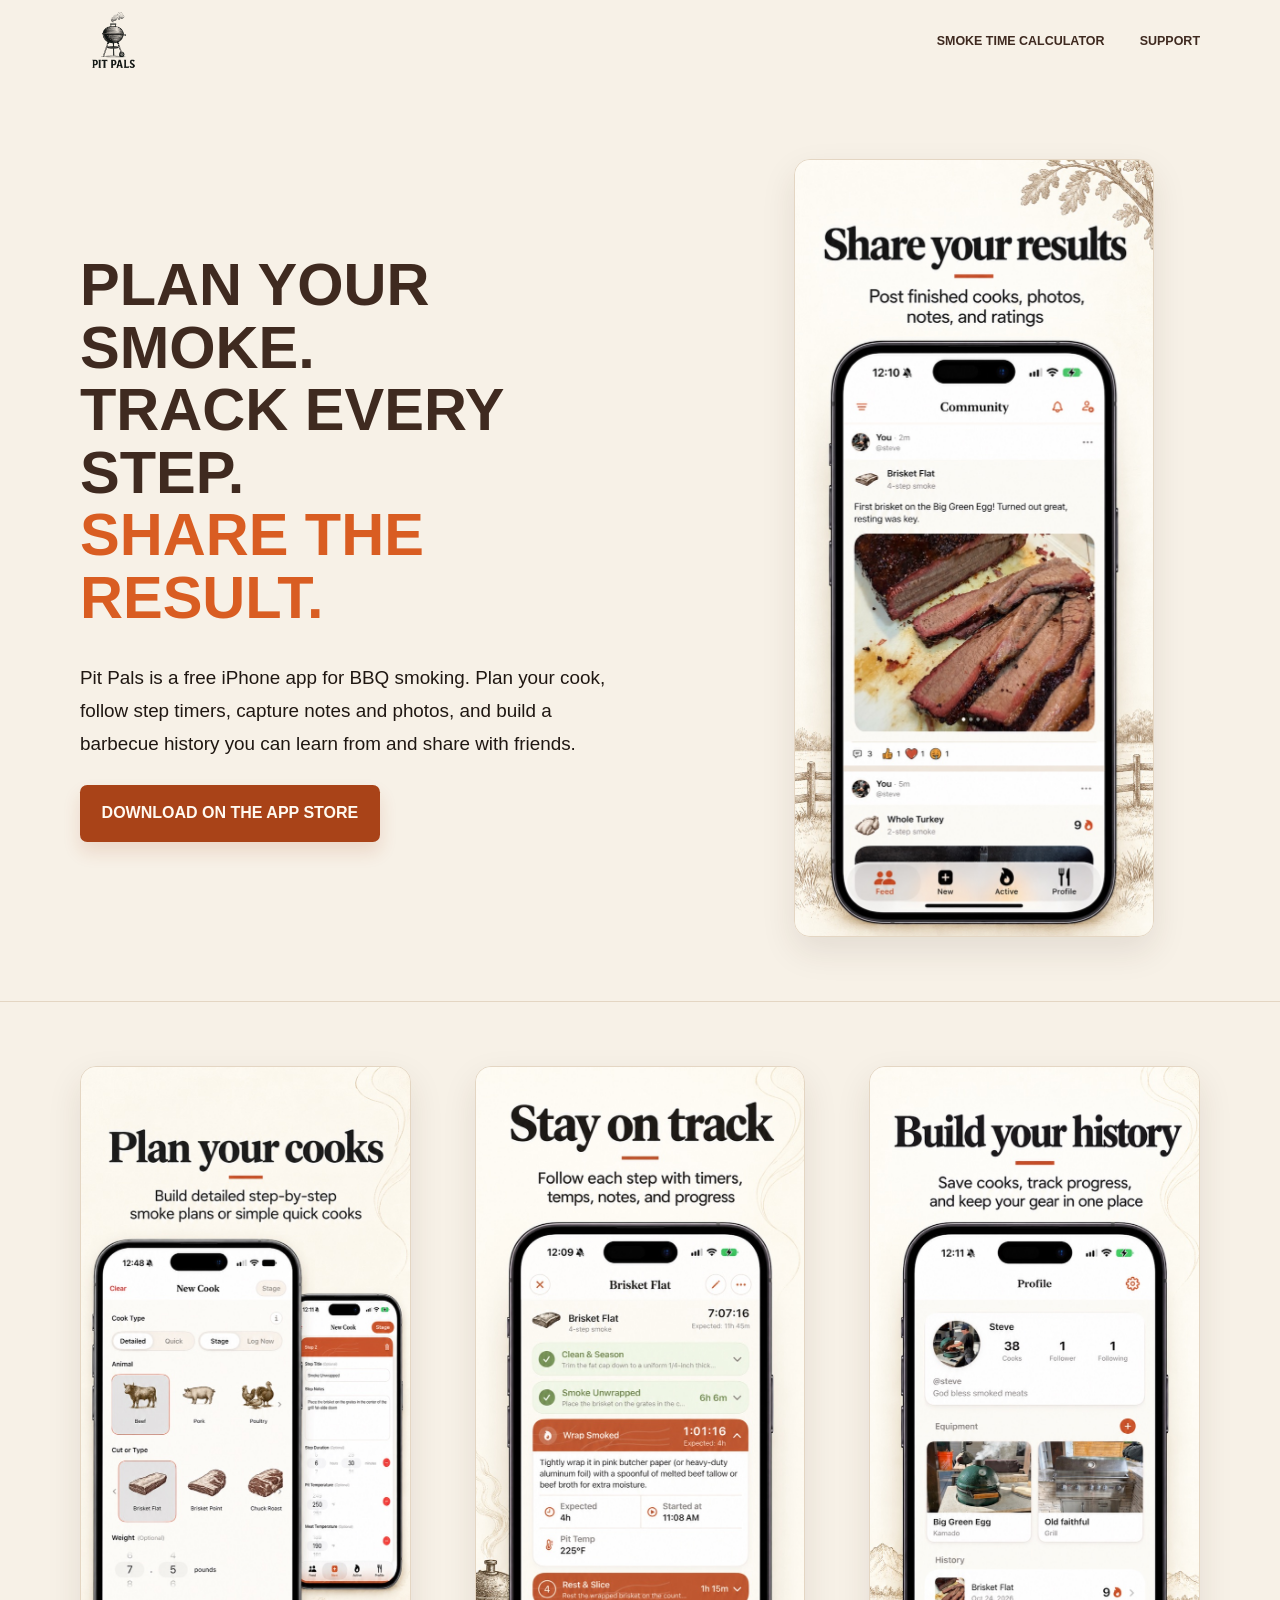
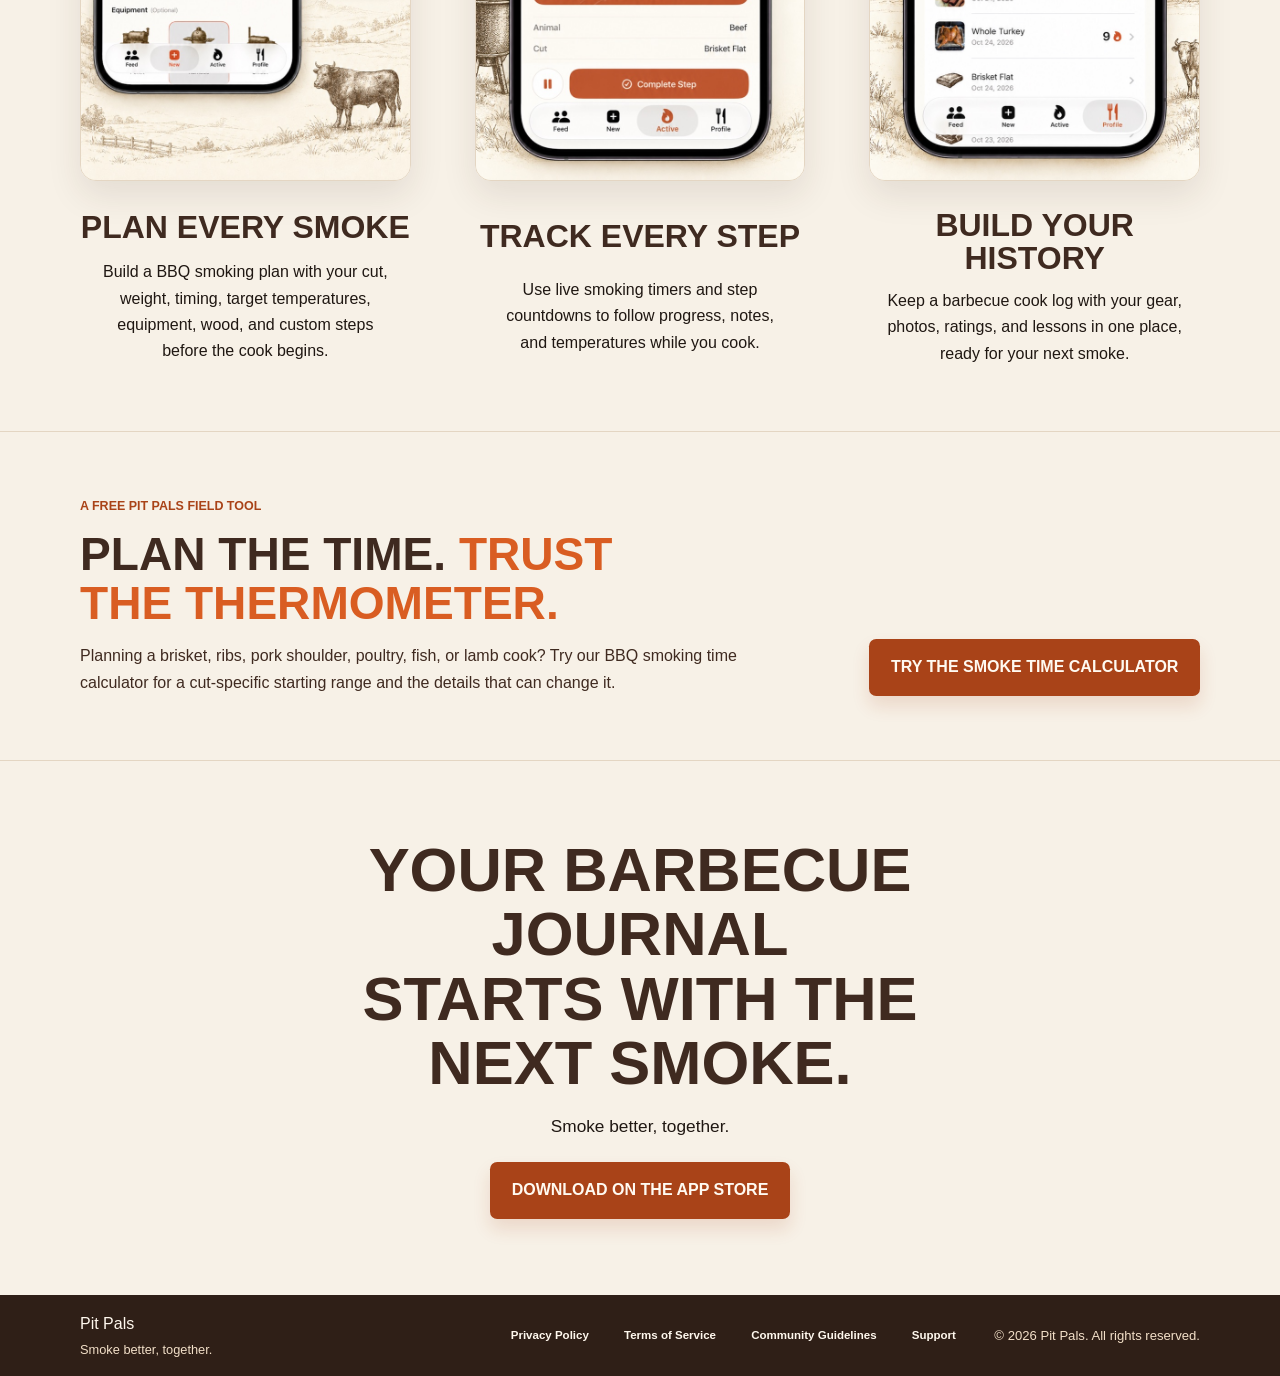
==== commit eaf2de88: "Add illustrated BBQ smoke time calculator" ====
--- a/index.html
+++ b/index.html
@@ -57,7 +57,7 @@
           <span></span>
         </label>
         <nav class="site-nav" aria-label="Main navigation">
-          <a href="/privacy/">Privacy</a>
+          <a href="/smoking-time-calculator/">Smoke Time Calculator</a>
           <a href="/support/">Support</a>
         </nav>
       </div>
@@ -122,6 +122,17 @@
         </div>
       </section>
 
+      <section class="calculator-home-link" aria-labelledby="calculator-home-title">
+        <div class="container calculator-home-inner">
+          <div>
+            <p class="eyebrow">A free Pit Pals field tool</p>
+            <h2 id="calculator-home-title">PLAN THE TIME. <span class="accent-line">TRUST THE THERMOMETER.</span></h2>
+            <p>Planning a brisket, ribs, pork shoulder, poultry, fish, or lamb cook? Try our BBQ smoking time calculator for a cut-specific starting range and the details that can change it.</p>
+          </div>
+          <a class="button button-primary app-store-link" href="/smoking-time-calculator/">Try the Smoke Time Calculator</a>
+        </div>
+      </section>
+
       <section class="journal-cta" aria-labelledby="journal-title">
         <div class="container journal-inner">
           <h2 id="journal-title">
--- a/assets/styles.css
+++ b/assets/styles.css
@@ -323,6 +323,32 @@
   padding-block: clamp(2.5rem, 6vw, 5.4rem);
 }
 
+.calculator-home-link {
+  border-bottom: 1px solid var(--border);
+  padding-block: clamp(2.5rem, 5vw, 4rem);
+}
+
+.calculator-home-inner {
+  display: flex;
+  align-items: end;
+  justify-content: space-between;
+  gap: 2rem;
+}
+
+.calculator-home-inner h2 {
+  max-width: 21ch;
+  font-size: clamp(2rem, 3.6vw, 3.4rem);
+}
+
+.calculator-home-inner p:last-child {
+  max-width: 42rem;
+  margin: 1rem 0 0;
+}
+
+.calculator-home-inner .button {
+  flex: 0 0 auto;
+}
+
 .journal-inner {
   display: grid;
   justify-items: center;
@@ -608,6 +634,11 @@
 
   .footer-nav {
     justify-content: flex-start;
+  }
+
+  .calculator-home-inner {
+    align-items: flex-start;
+    flex-direction: column;
   }
 }
 
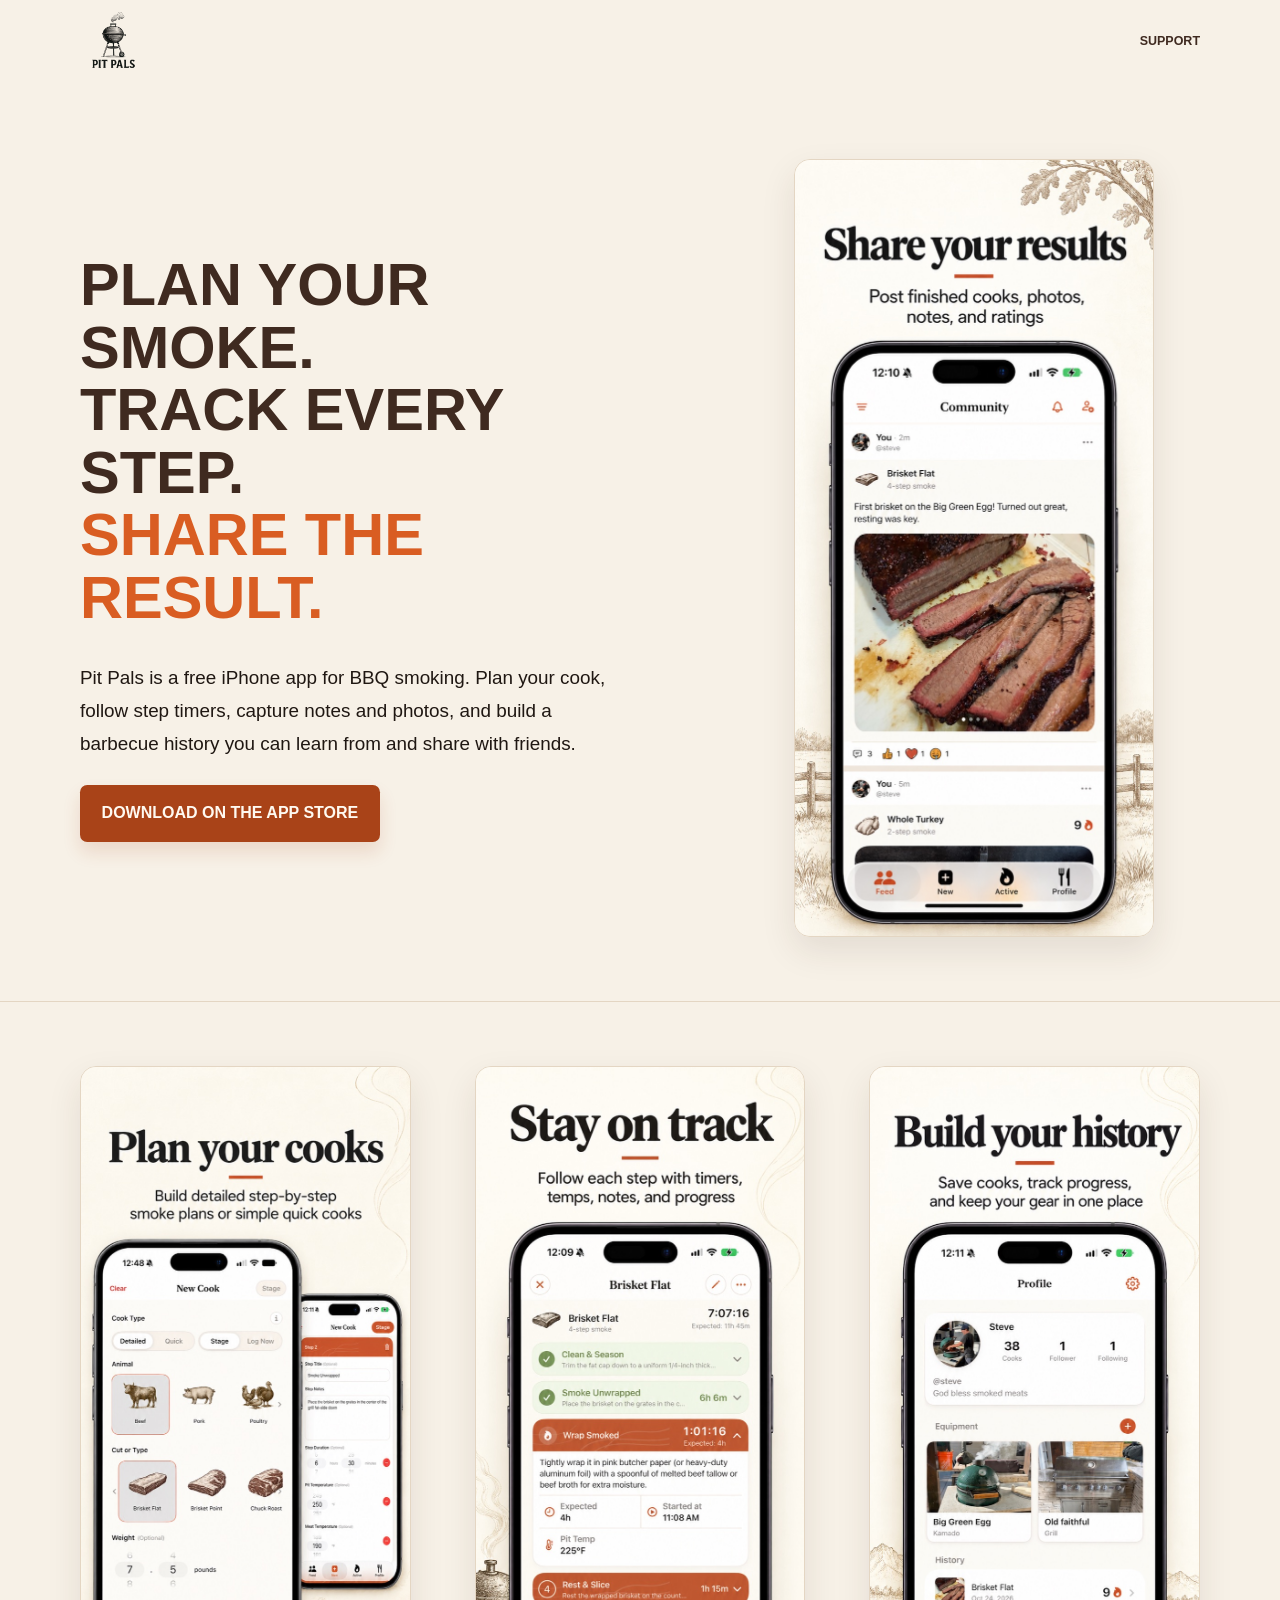
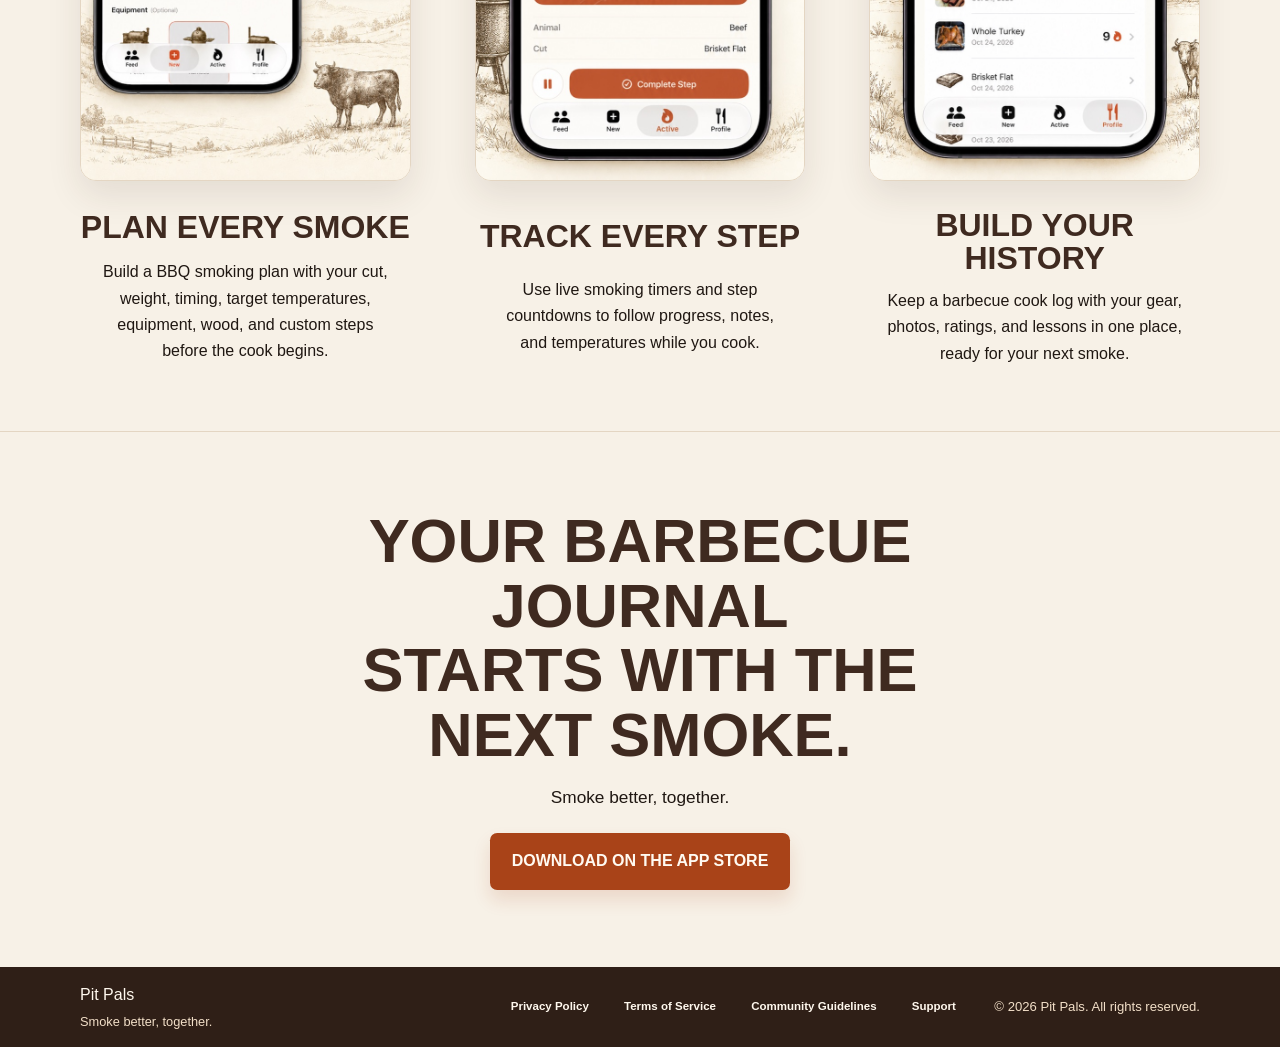
==== commit 22dc5729: "Unpublish smoke time calculator while preserving draft branch" ====
--- a/index.html
+++ b/index.html
@@ -57,7 +57,6 @@
           <span></span>
         </label>
         <nav class="site-nav" aria-label="Main navigation">
-          <a href="/smoking-time-calculator/">Smoke Time Calculator</a>
           <a href="/support/">Support</a>
         </nav>
       </div>
@@ -122,17 +121,6 @@
         </div>
       </section>
 
-      <section class="calculator-home-link" aria-labelledby="calculator-home-title">
-        <div class="container calculator-home-inner">
-          <div>
-            <p class="eyebrow">A free Pit Pals field tool</p>
-            <h2 id="calculator-home-title">PLAN THE TIME. <span class="accent-line">TRUST THE THERMOMETER.</span></h2>
-            <p>Planning a brisket, ribs, pork shoulder, poultry, fish, or lamb cook? Try our BBQ smoking time calculator for a cut-specific starting range and the details that can change it.</p>
-          </div>
-          <a class="button button-primary app-store-link" href="/smoking-time-calculator/">Try the Smoke Time Calculator</a>
-        </div>
-      </section>
-
       <section class="journal-cta" aria-labelledby="journal-title">
         <div class="container journal-inner">
           <h2 id="journal-title">
--- a/assets/styles.css
+++ b/assets/styles.css
@@ -323,32 +323,6 @@
   padding-block: clamp(2.5rem, 6vw, 5.4rem);
 }
 
-.calculator-home-link {
-  border-bottom: 1px solid var(--border);
-  padding-block: clamp(2.5rem, 5vw, 4rem);
-}
-
-.calculator-home-inner {
-  display: flex;
-  align-items: end;
-  justify-content: space-between;
-  gap: 2rem;
-}
-
-.calculator-home-inner h2 {
-  max-width: 21ch;
-  font-size: clamp(2rem, 3.6vw, 3.4rem);
-}
-
-.calculator-home-inner p:last-child {
-  max-width: 42rem;
-  margin: 1rem 0 0;
-}
-
-.calculator-home-inner .button {
-  flex: 0 0 auto;
-}
-
 .journal-inner {
   display: grid;
   justify-items: center;
@@ -636,10 +610,6 @@
     justify-content: flex-start;
   }
 
-  .calculator-home-inner {
-    align-items: flex-start;
-    flex-direction: column;
-  }
 }
 
 @media (max-width: 560px) {
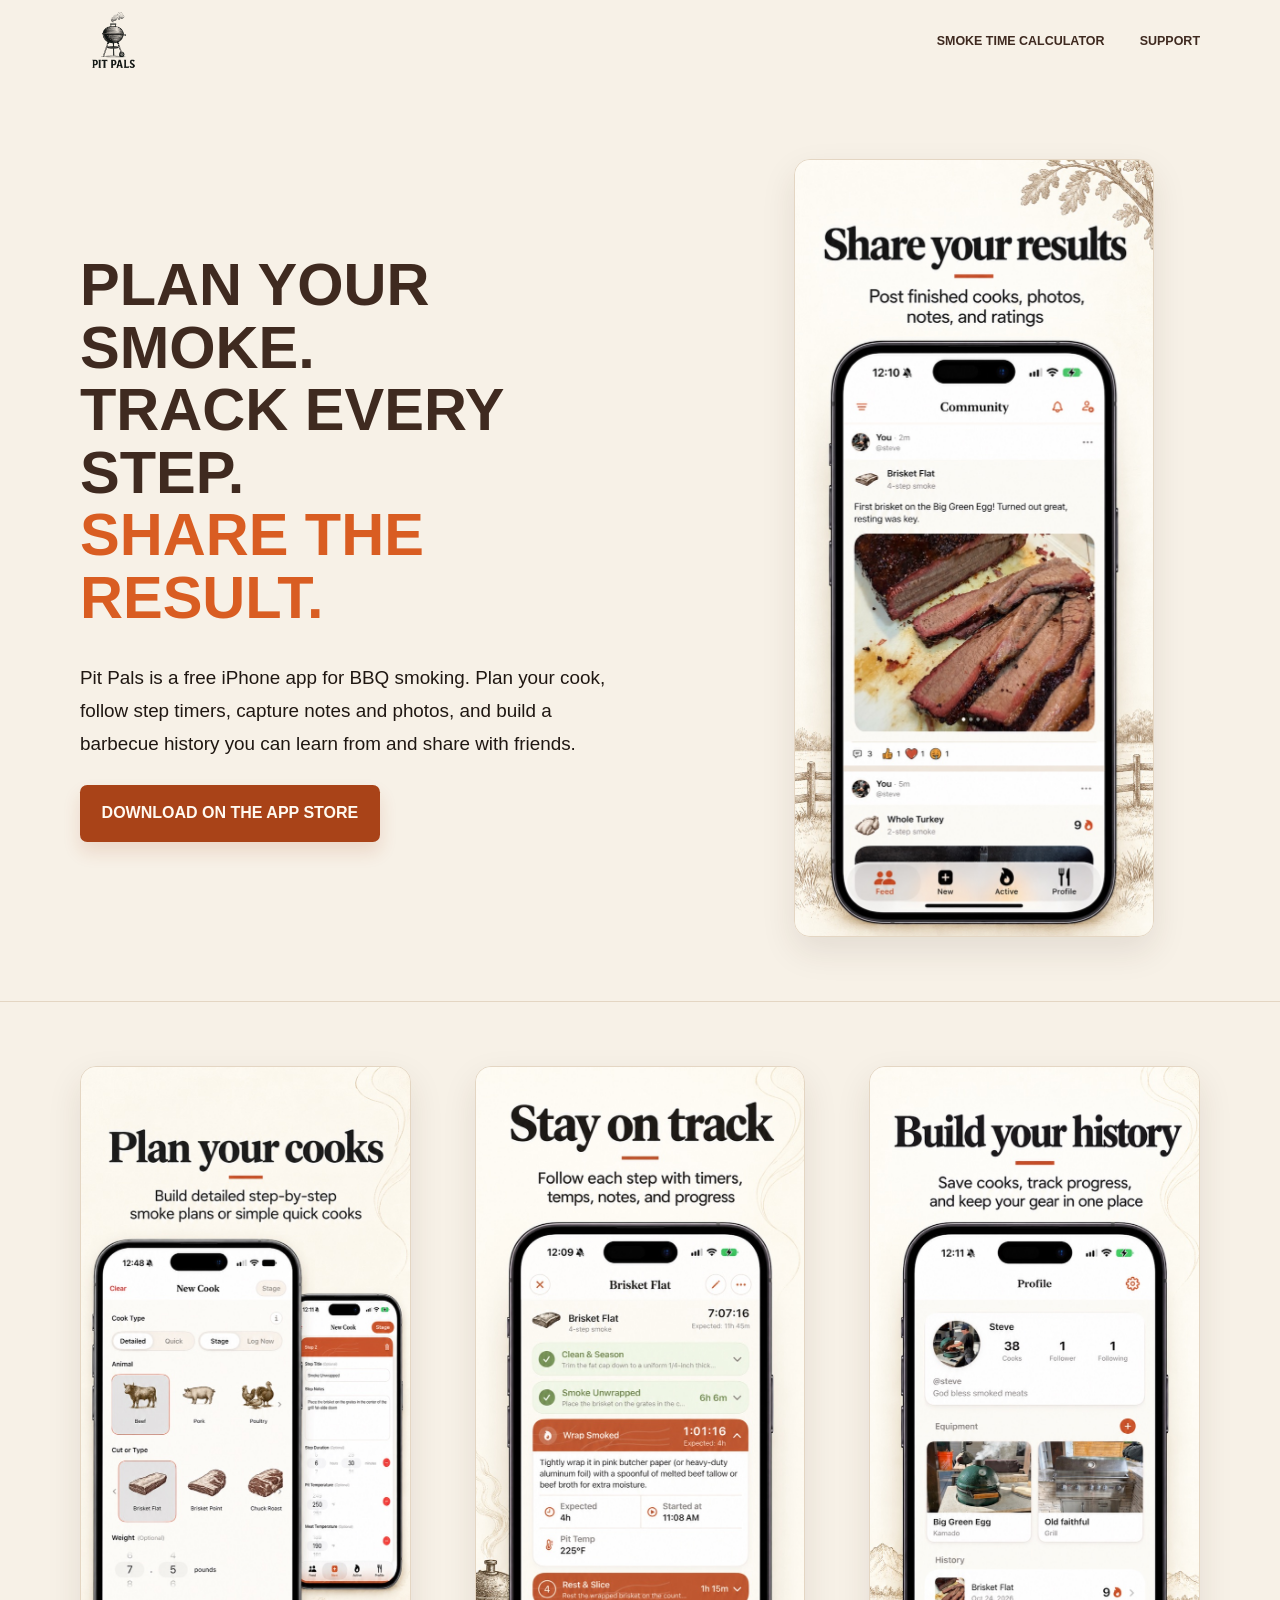
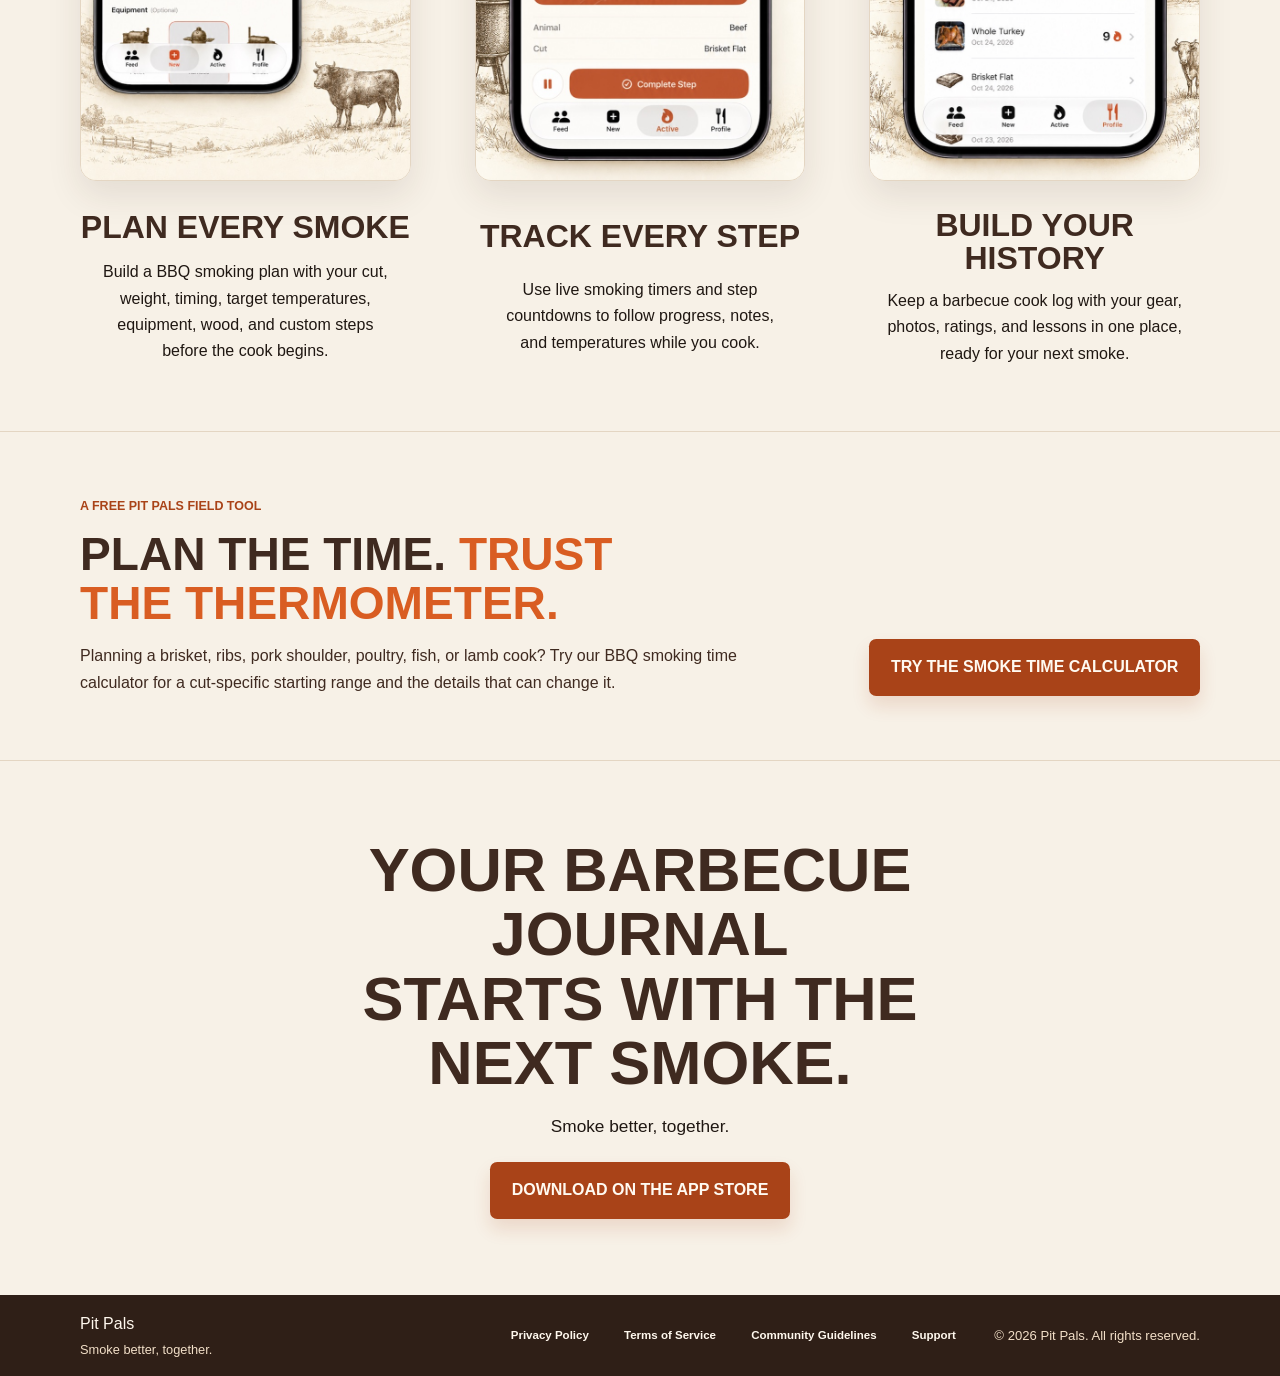
==== commit bf0b2057: "Publish refined smoke time calculator" ====
--- a/index.html
+++ b/index.html
@@ -57,6 +57,7 @@
           <span></span>
         </label>
         <nav class="site-nav" aria-label="Main navigation">
+          <a href="/smoking-time-calculator/">Smoke Time Calculator</a>
           <a href="/support/">Support</a>
         </nav>
       </div>
@@ -121,6 +122,17 @@
         </div>
       </section>
 
+      <section class="calculator-home-link" aria-labelledby="calculator-home-title">
+        <div class="container calculator-home-inner">
+          <div>
+            <p class="eyebrow">A free Pit Pals field tool</p>
+            <h2 id="calculator-home-title">PLAN THE TIME. <span class="accent-line">TRUST THE THERMOMETER.</span></h2>
+            <p>Planning a brisket, ribs, pork shoulder, poultry, fish, or lamb cook? Try our BBQ smoking time calculator for a cut-specific starting range and the details that can change it.</p>
+          </div>
+          <a class="button button-primary app-store-link" href="/smoking-time-calculator/">Try the Smoke Time Calculator</a>
+        </div>
+      </section>
+
       <section class="journal-cta" aria-labelledby="journal-title">
         <div class="container journal-inner">
           <h2 id="journal-title">
--- a/assets/styles.css
+++ b/assets/styles.css
@@ -323,6 +323,32 @@
   padding-block: clamp(2.5rem, 6vw, 5.4rem);
 }
 
+.calculator-home-link {
+  border-bottom: 1px solid var(--border);
+  padding-block: clamp(2.5rem, 5vw, 4rem);
+}
+
+.calculator-home-inner {
+  display: flex;
+  align-items: end;
+  justify-content: space-between;
+  gap: 2rem;
+}
+
+.calculator-home-inner h2 {
+  max-width: 21ch;
+  font-size: clamp(2rem, 3.6vw, 3.4rem);
+}
+
+.calculator-home-inner p:last-child {
+  max-width: 42rem;
+  margin: 1rem 0 0;
+}
+
+.calculator-home-inner .button {
+  flex: 0 0 auto;
+}
+
 .journal-inner {
   display: grid;
   justify-items: center;
@@ -610,6 +636,10 @@
     justify-content: flex-start;
   }
 
+  .calculator-home-inner {
+    align-items: flex-start;
+    flex-direction: column;
+  }
 }
 
 @media (max-width: 560px) {
